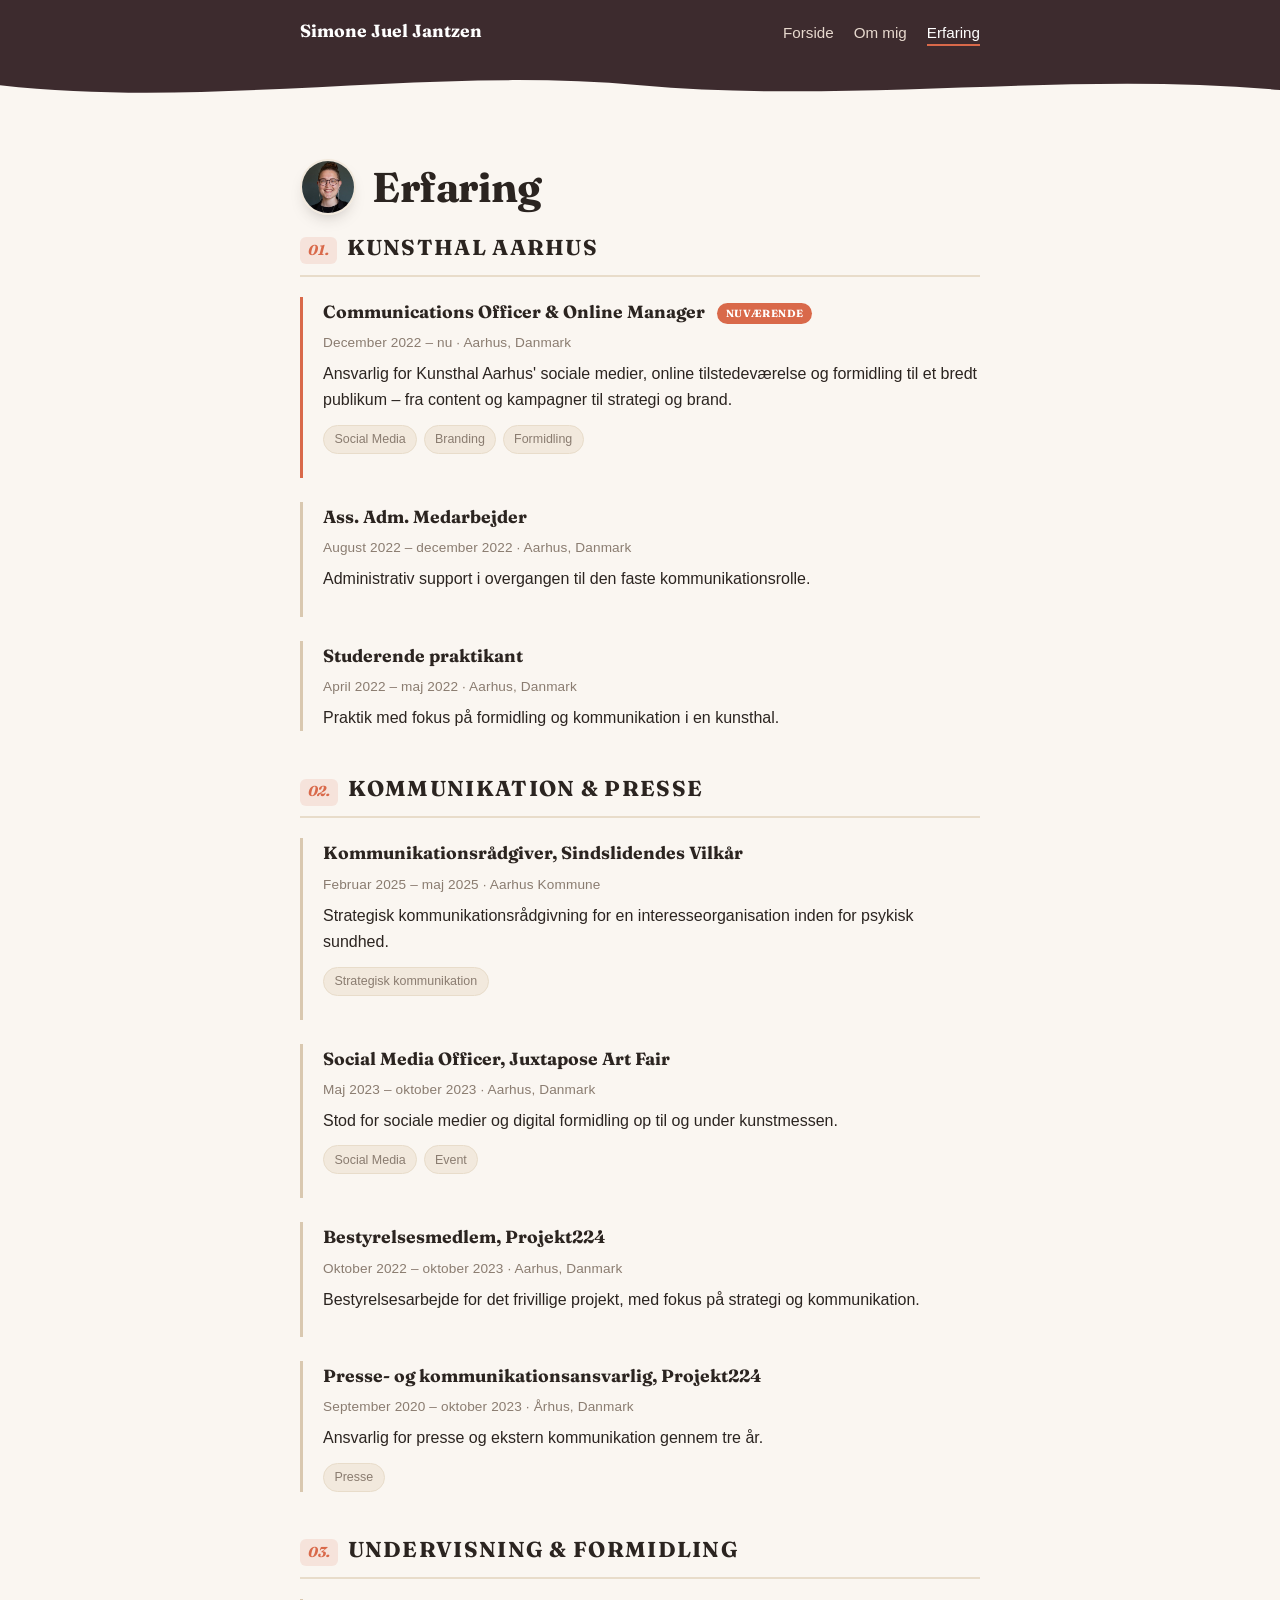
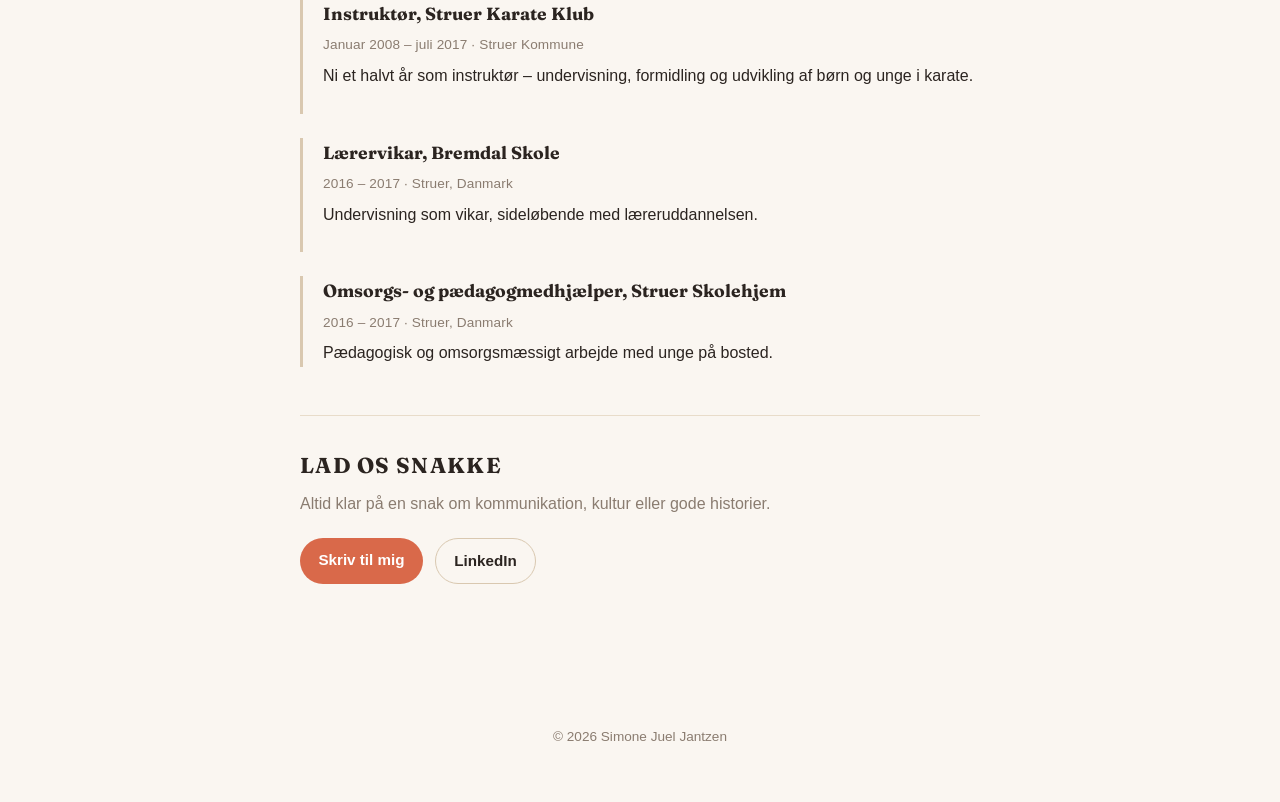
==== erfaring.html @ d939c09f "Add Simone's personal website: home, about, and experience pages in Danish" ====
﻿<!DOCTYPE html>
<html lang="da">
<head>
<meta charset="UTF-8">
<meta name="viewport" content="width=device-width, initial-scale=1.0">
<title>Erfaring &middot; Simone Juel Jantzen</title>
<meta name="description" content="Simone Juel Jantzens erfaring &ndash; kommunikation og social media hos Kunsthal Aarhus og en r&aelig;kke kultur- og kommunikationsprojekter.">
<link rel="icon" type="image/svg+xml" href="favicon.svg">
<meta property="og:type" content="website">
<meta property="og:title" content="Erfaring &middot; Simone Juel Jantzen">
<meta property="og:description" content="Kommunikation og social media hos Kunsthal Aarhus og en r&aelig;kke kultur- og kommunikationsprojekter.">
<meta property="og:image" content="https://william-juel-1.github.io/Simone/images/profil.jpg">
<meta property="og:url" content="https://william-juel-1.github.io/Simone/erfaring.html">
<meta name="twitter:card" content="summary_large_image">
<link rel="preconnect" href="https://fonts.googleapis.com">
<link rel="preconnect" href="https://fonts.gstatic.com" crossorigin>
<link rel="stylesheet" href="https://fonts.googleapis.com/css2?family=Fraunces:ital,wght@0,600;0,700;1,600&display=swap">
<link rel="stylesheet" href="style.css">
</head>
<body>
<header>
<nav>
<a class="brand" href="index.html">Simone Juel Jantzen</a>
<ul>
<li><a href="index.html">Forside</a></li>
<li><a href="om-mig.html">Om mig</a></li>
<li><a href="erfaring.html" class="active">Erfaring</a></li>
</ul>
</nav>
<div class="wave-divider">
<svg viewBox="0 0 1440 100" preserveAspectRatio="none" xmlns="http://www.w3.org/2000/svg">
<path class="wave-fill" d="M0,40 C240,90 480,0 720,40 C960,80 1200,10 1440,50 L1440,100 L0,100 Z"></path>
</svg>
</div>
</header>
<main>
<div class="page-hero">
<img class="page-photo" src="images/profil.jpg" alt="Simone Juel Jantzen">
<h1>Erfaring</h1>
</div>

<section>
<h4 class="group-title"><span class="num">01.</span> Kunsthal Aarhus</h4>

<div class="job job--current">
<h3>Communications Officer &amp; Online Manager <span class="current-badge">Nuv&aelig;rende</span></h3>
<p class="meta">December 2022 &ndash; nu &middot; Aarhus, Danmark</p>
<p>Ansvarlig for Kunsthal Aarhus' sociale medier, online tilstedev&aelig;relse og formidling til et bredt publikum &ndash; fra content og kampagner til strategi og brand.</p>
<div class="tags"><span class="tag">Social Media</span><span class="tag">Branding</span><span class="tag">Formidling</span></div>
</div>

<div class="job">
<h3>Ass. Adm. Medarbejder</h3>
<p class="meta">August 2022 &ndash; december 2022 &middot; Aarhus, Danmark</p>
<p>Administrativ support i overgangen til den faste kommunikationsrolle.</p>
</div>

<div class="job">
<h3>Studerende praktikant</h3>
<p class="meta">April 2022 &ndash; maj 2022 &middot; Aarhus, Danmark</p>
<p>Praktik med fokus p&aring; formidling og kommunikation i en kunsthal.</p>
</div>
</section>

<section>
<h4 class="group-title"><span class="num">02.</span> Kommunikation &amp; presse</h4>

<div class="job">
<h3>Kommunikationsr&aring;dgiver, Sindslidendes Vilk&aring;r</h3>
<p class="meta">Februar 2025 &ndash; maj 2025 &middot; Aarhus Kommune</p>
<p>Strategisk kommunikationsr&aring;dgivning for en interesseorganisation inden for psykisk sundhed.</p>
<div class="tags"><span class="tag">Strategisk kommunikation</span></div>
</div>

<div class="job">
<h3>Social Media Officer, Juxtapose Art Fair</h3>
<p class="meta">Maj 2023 &ndash; oktober 2023 &middot; Aarhus, Danmark</p>
<p>Stod for sociale medier og digital formidling op til og under kunstmessen.</p>
<div class="tags"><span class="tag">Social Media</span><span class="tag">Event</span></div>
</div>

<div class="job">
<h3>Bestyrelsesmedlem, Projekt224</h3>
<p class="meta">Oktober 2022 &ndash; oktober 2023 &middot; Aarhus, Danmark</p>
<p>Bestyrelsesarbejde for det frivillige projekt, med fokus p&aring; strategi og kommunikation.</p>
</div>

<div class="job">
<h3>Presse- og kommunikationsansvarlig, Projekt224</h3>
<p class="meta">September 2020 &ndash; oktober 2023 &middot; &Aring;rhus, Danmark</p>
<p>Ansvarlig for presse og ekstern kommunikation gennem tre &aring;r.</p>
<div class="tags"><span class="tag">Presse</span></div>
</div>
</section>

<section>
<h4 class="group-title"><span class="num">03.</span> Undervisning &amp; formidling</h4>

<div class="job">
<h3>Instrukt&oslash;r, Struer Karate Klub</h3>
<p class="meta">Januar 2008 &ndash; juli 2017 &middot; Struer Kommune</p>
<p>Ni et halvt &aring;r som instrukt&oslash;r &ndash; undervisning, formidling og udvikling af b&oslash;rn og unge i karate.</p>
</div>

<div class="job">
<h3>L&aelig;rervikar, Bremdal Skole</h3>
<p class="meta">2016 &ndash; 2017 &middot; Struer, Danmark</p>
<p>Undervisning som vikar, sidel&oslash;bende med l&aelig;reruddannelsen.</p>
</div>

<div class="job">
<h3>Omsorgs- og p&aelig;dagogmedhj&aelig;lper, Struer Skolehjem</h3>
<p class="meta">2016 &ndash; 2017 &middot; Struer, Danmark</p>
<p>P&aelig;dagogisk og omsorgsm&aelig;ssigt arbejde med unge p&aring; bosted.</p>
</div>
</section>

<section class="cta-block">
<h4>Lad os snakke</h4>
<p>Altid klar p&aring; en snak om kommunikation, kultur eller gode historier.</p>
<div class="cta-row">
<a class="btn btn-primary" href="mailto:simone.jantzen@gmail.com">Skriv til mig</a>
<a class="btn btn-outline" href="https://www.linkedin.com/in/simone-juel-jantzen-4143561b1/" target="_blank" rel="noopener">LinkedIn</a>
</div>
</section>
</main>
<footer>
<p>&copy; 2026 Simone Juel Jantzen</p>
</footer>
</body>
</html>
---- style.css ----
﻿:root {
  --plum: #3d2b2e;
  --plum-dark: #2e2022;
  --accent: #d9694a;
  --accent-soft: #e3a087;
  --ink: #2b2420;
  --muted: #8a7c70;
  --bg: #faf6f1;
  --bg-alt: #f2e9dd;
  --border: #e8dcca;
  --border-strong: #d9c8b0;
  --accent-tint: rgba(217, 105, 74, 0.13);
  --label-font: -apple-system, BlinkMacSystemFont, "Segoe UI", Roboto, Helvetica, Arial, sans-serif;
  --heading-font: "Fraunces", Georgia, "Times New Roman", serif;
  --max-width: 720px;
}

* {
  box-sizing: border-box;
}

body {
  margin: 0;
  font-family: var(--label-font);
  color: var(--ink);
  background: var(--bg);
  line-height: 1.65;
}

header {
  background: var(--plum);
  color: #fff;
  position: relative;
}

nav {
  max-width: var(--max-width);
  margin: 0 auto;
  display: flex;
  align-items: center;
  justify-content: space-between;
  padding: 1rem 1.25rem;
}

nav .brand {
  font-family: var(--heading-font);
  font-weight: 700;
  font-size: 1.1rem;
  color: #fff;
  text-decoration: none;
}

nav ul {
  list-style: none;
  display: flex;
  gap: 1.25rem;
  margin: 0;
  padding: 0;
}

nav a {
  color: #e7d9ce;
  text-decoration: none;
  font-size: 0.95rem;
  padding-bottom: 3px;
  border-bottom: 2px solid transparent;
}

nav a:hover {
  color: #fff;
}

nav a.active {
  color: #fff;
  border-bottom-color: var(--accent);
}

.wave-divider {
  display: block;
  width: 100%;
  height: 48px;
  margin-bottom: -1px;
}

.wave-divider svg {
  display: block;
  width: 100%;
  height: 100%;
}

.wave-fill {
  fill: var(--bg);
}

main {
  max-width: var(--max-width);
  margin: 0 auto;
  padding: 2.5rem 1.25rem 4rem;
}

h1 {
  font-family: var(--heading-font);
  font-size: 2.6rem;
  font-weight: 700;
  letter-spacing: -0.01em;
  margin: 0 0 0.5rem;
}

h2 {
  font-family: var(--heading-font);
  font-size: 1.25rem;
  color: var(--accent);
  font-weight: 600;
  font-style: italic;
  margin: 0 0 0.6rem;
}

h3 {
  font-family: var(--heading-font);
  font-size: 1.1rem;
  font-weight: 700;
  margin: 0 0 0.2rem;
}

.location {
  color: var(--muted);
  font-size: 0.9rem;
  letter-spacing: 0.02em;
  margin-bottom: 0;
}

.hero-row {
  display: flex;
  align-items: center;
  gap: 1.75rem;
  margin-bottom: 1.75rem;
}

.hero-text {
  min-width: 0;
}

.intro {
  font-size: 1.15rem;
  line-height: 1.7;
  max-width: 34rem;
  margin-bottom: 1.5rem;
}

.photo-wrap {
  position: relative;
  flex-shrink: 0;
}

.photo-wrap::before {
  content: "";
  position: absolute;
  inset: -26px;
  background-image: url("data:image/svg+xml,%3Csvg xmlns='http://www.w3.org/2000/svg' viewBox='0 0 200 200'%3E%3Cpath fill='%23d9694a' fill-opacity='0.18' d='M47.7,-58.8C60.6,-49.4,68.6,-32.6,70.6,-15.3C72.6,2.1,68.6,20,58.9,33.9C49.2,47.8,33.8,57.7,17,63.1C0.2,68.5,-18,69.4,-33.6,63.2C-49.2,57,-62.2,43.7,-68.6,27.5C-75,11.3,-74.8,-7.8,-68.2,-24C-61.6,-40.2,-48.6,-53.5,-33.6,-62C-18.6,-70.5,-1.6,-74.2,14.4,-71.4C30.4,-68.6,34.8,-68.2,47.7,-58.8Z' transform='translate(100 100)'/%3E%3C/svg%3E");
  background-size: contain;
  background-repeat: no-repeat;
  z-index: -1;
}

.profile-photo {
  width: 168px;
  height: 168px;
  border-radius: 50%;
  object-fit: cover;
  display: block;
  border: 4px solid var(--bg);
  box-shadow: 0 14px 30px -14px rgba(43, 36, 32, 0.4);
}

.page-hero {
  display: flex;
  align-items: center;
  gap: 1rem;
  margin-bottom: 0.5rem;
}

.page-photo {
  width: 56px;
  height: 56px;
  border-radius: 50%;
  object-fit: cover;
  flex-shrink: 0;
  border: 2px solid var(--bg-alt);
  box-shadow: 0 8px 18px -10px rgba(43, 36, 32, 0.4);
}

.page-hero h1 {
  margin: 0;
}

.about-photo {
  width: 100%;
  max-width: 280px;
  border-radius: 10px;
  display: block;
  margin: 1.5rem auto 0;
  box-shadow: 0 14px 30px -16px rgba(43, 36, 32, 0.35);
}

.photo-caption {
  text-align: center;
  color: var(--muted);
  font-size: 0.85rem;
  margin: 0.6rem 0 0;
}

section {
  margin-bottom: 2.5rem;
}

section h4 {
  display: flex;
  align-items: baseline;
  gap: 0.6rem;
  text-transform: uppercase;
  letter-spacing: 0.06em;
  font-size: 0.78rem;
  color: var(--muted);
  margin: 0 0 1.1rem;
}

section h4 .num {
  font-family: var(--heading-font);
  font-style: italic;
  color: var(--accent);
  background: var(--accent-tint);
  border-radius: 6px;
  padding: 0.1rem 0.45rem;
  font-size: 0.85rem;
  letter-spacing: 0;
}

.group-title {
  display: flex;
  align-items: baseline;
  gap: 0.6rem;
  font-family: var(--heading-font);
  font-size: 1.35rem;
  font-weight: 700;
  color: var(--ink);
  margin: 0 0 1.25rem;
  padding-bottom: 0.6rem;
  border-bottom: 2px solid var(--border);
}

.group-title .num {
  font-family: var(--heading-font);
  font-style: italic;
  color: var(--accent);
  background: var(--accent-tint);
  border-radius: 6px;
  padding: 0.1rem 0.5rem;
  font-size: 0.9rem;
}

.skills-hint {
  color: var(--muted);
  font-size: 0.9rem;
  margin: -0.6rem 0 1rem;
}

.skill-list {
  display: flex;
  flex-direction: column;
  gap: 0.6rem;
}

.skill {
  border: 1px solid var(--border);
  border-radius: 10px;
  background: var(--bg);
  transition: background-color 0.15s ease;
}

.skill:hover {
  background: var(--accent-tint);
}

.skill summary {
  cursor: pointer;
  list-style: none;
  padding: 0.75rem 1rem;
  font-weight: 700;
  font-size: 0.95rem;
  display: flex;
  align-items: center;
  justify-content: space-between;
}

.skill summary::-webkit-details-marker {
  display: none;
}

.skill summary::after {
  content: "+";
  color: var(--accent);
  font-family: var(--heading-font);
  font-weight: 400;
  font-size: 1.2rem;
  transition: transform 0.15s ease;
}

.skill[open] summary::after {
  transform: rotate(45deg);
}

.skill[open] summary {
  border-bottom: 1px solid var(--border);
}

.skill p {
  margin: 0;
  padding: 0.8rem 1rem 0.9rem;
  color: var(--muted);
  font-size: 0.9rem;
}

@keyframes skillFade {
  from {
    opacity: 0;
    transform: translateY(-4px);
  }
  to {
    opacity: 1;
    transform: translateY(0);
  }
}

.skill[open] p {
  animation: skillFade 0.18s ease;
}

.lang-list {
  display: flex;
  flex-wrap: wrap;
  gap: 0.6rem;
}

.lang-item {
  border: 1px solid var(--border);
  border-radius: 8px;
  padding: 0.55rem 0.9rem;
  font-size: 0.9rem;
  background: var(--bg);
}

.lang-item strong {
  font-weight: 700;
}

.lang-item span {
  color: var(--muted);
}

.job {
  position: relative;
  border-left: 3px solid var(--border-strong);
  padding: 0 0 1.5rem 1.25rem;
  margin-bottom: 1.5rem;
  transition: border-color 0.15s ease;
}

.job:hover {
  border-left-color: var(--accent);
}

.job--current {
  border-left-color: var(--accent);
}

.job:last-child {
  padding-bottom: 0;
  margin-bottom: 0;
}

.job .meta {
  color: var(--muted);
  font-size: 0.85rem;
  letter-spacing: 0.01em;
  margin-bottom: 0.4rem;
}

.job p {
  margin: 0.4rem 0 0;
}

.current-badge {
  display: inline-block;
  vertical-align: middle;
  margin-left: 0.5rem;
  padding: 0.1rem 0.55rem;
  border-radius: 999px;
  background: var(--accent);
  color: #fff;
  font-size: 0.65rem;
  font-weight: 700;
  text-transform: uppercase;
  letter-spacing: 0.04em;
}

.tags {
  display: flex;
  flex-wrap: wrap;
  gap: 0.4rem;
  margin-top: 0.7rem;
}

.tag {
  background: var(--bg-alt);
  border: 1px solid var(--border);
  border-radius: 999px;
  padding: 0.2rem 0.65rem;
  font-size: 0.78rem;
  color: var(--muted);
}

.cta-block {
  margin-top: 3rem;
  padding-top: 2rem;
  border-top: 1px solid var(--border);
}

.cta-block h4 {
  font-family: var(--heading-font);
  font-size: 1.35rem;
  font-weight: 700;
  color: var(--ink);
  margin: 0 0 0.5rem;
}

.cta-block p {
  color: var(--muted);
  margin: 0 0 1.25rem;
}

.cta-row {
  display: flex;
  gap: 0.75rem;
  flex-wrap: wrap;
}

.btn {
  display: inline-block;
  padding: 0.6rem 1.15rem;
  border-radius: 999px;
  text-decoration: none;
  font-size: 0.95rem;
  font-weight: 600;
}

.btn-primary {
  background: var(--accent);
  color: #fff;
  transition: filter 0.15s ease;
}

.btn-primary:hover {
  filter: brightness(0.94);
}

.btn-outline {
  border: 1px solid var(--border-strong);
  color: var(--ink);
}

footer {
  color: var(--muted);
  font-size: 0.85rem;
  text-align: center;
  padding: 1.5rem 1.25rem 2.5rem;
}

footer a {
  color: var(--plum);
}

@media (max-width: 480px) {
  main {
    padding-top: 1.75rem;
  }

  nav {
    flex-direction: column;
    align-items: flex-start;
    gap: 0.6rem;
    padding: 0.85rem 1.25rem;
  }

  nav ul {
    gap: 1rem;
    flex-wrap: wrap;
  }

  h1 {
    font-size: 1.9rem;
  }

  .hero-row {
    gap: 1.1rem;
  }

  .profile-photo {
    width: 96px;
    height: 96px;
    border-width: 3px;
  }

  .intro {
    font-size: 1.05rem;
  }

  .group-title {
    font-size: 1.15rem;
  }

  .wave-divider {
    height: 32px;
  }
}

@media (prefers-color-scheme: dark) {
  :root {
    --bg: #211a17;
    --bg-alt: #2b2220;
    --ink: #f1e9e2;
    --muted: #b3a397;
    --border: #3a2f2a;
    --border-strong: #4a3c35;
    --accent-tint: rgba(217, 105, 74, 0.22);
  }
}
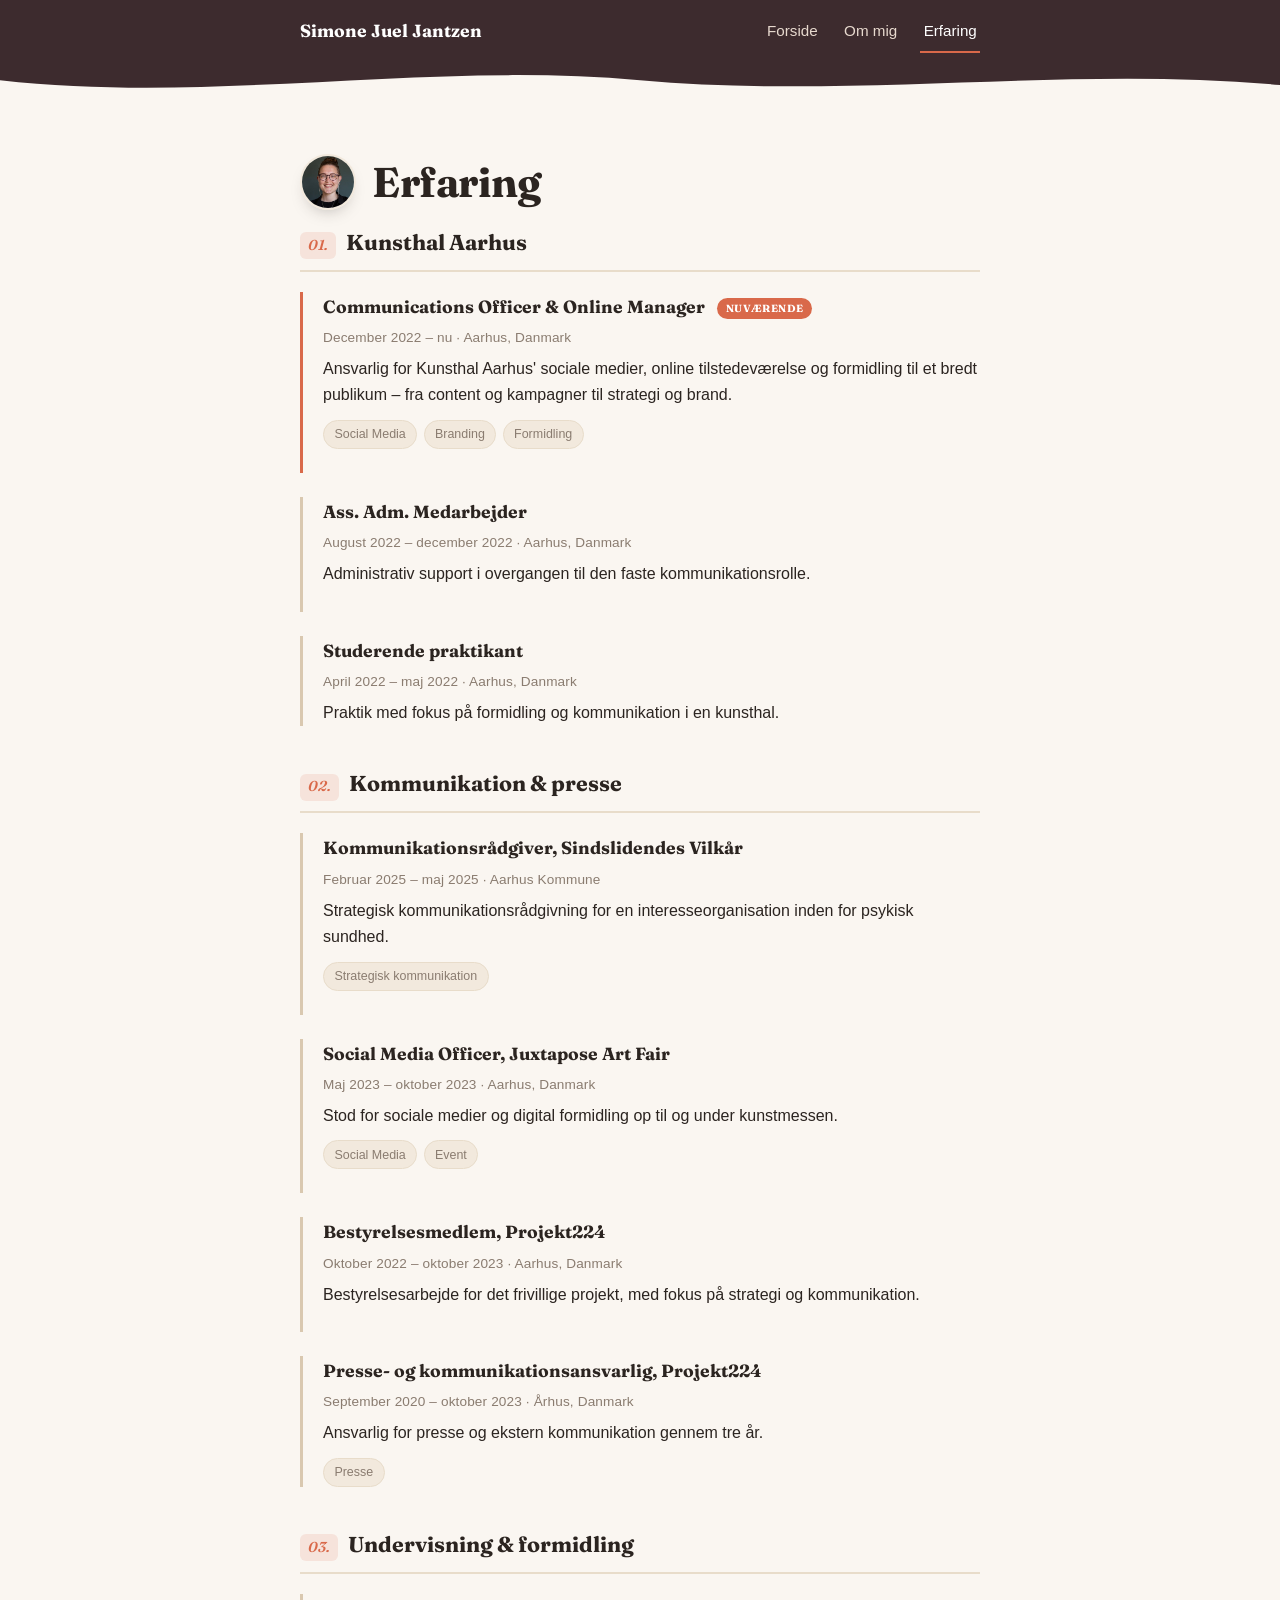
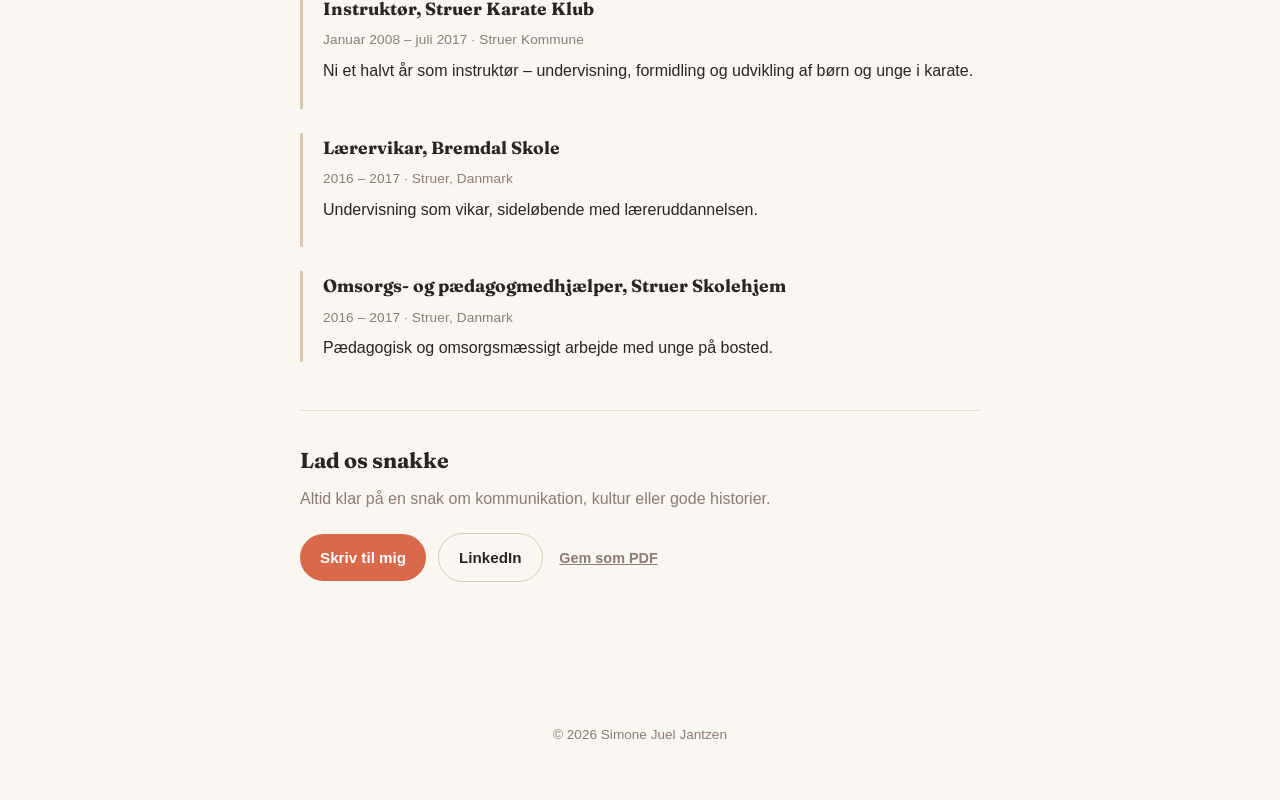
==== commit 7a173053: "Improve accessibility, navigation, and print UX - Fix heading hierarchy (h1 > h2 > h3); hero role is" ====
--- a/erfaring.html
+++ b/erfaring.html
@@ -5,6 +5,7 @@
 <meta name="viewport" content="width=device-width, initial-scale=1.0">
 <title>Erfaring &middot; Simone Juel Jantzen</title>
 <meta name="description" content="Simone Juel Jantzens erfaring &ndash; kommunikation og social media hos Kunsthal Aarhus og en r&aelig;kke kultur- og kommunikationsprojekter.">
+<meta name="theme-color" content="#3d2b2e">
 <link rel="icon" type="image/svg+xml" href="favicon.svg">
 <meta property="og:type" content="website">
 <meta property="og:title" content="Erfaring &middot; Simone Juel Jantzen">
@@ -18,29 +19,31 @@
 <link rel="stylesheet" href="style.css">
 </head>
 <body>
+<a class="skip-link" href="#main">G&aring; til indhold</a>
 <header>
-<nav>
+<nav aria-label="Hovedmenu">
 <a class="brand" href="index.html">Simone Juel Jantzen</a>
 <ul>
 <li><a href="index.html">Forside</a></li>
 <li><a href="om-mig.html">Om mig</a></li>
-<li><a href="erfaring.html" class="active">Erfaring</a></li>
+<li><a href="erfaring.html" class="active" aria-current="page">Erfaring</a></li>
 </ul>
 </nav>
-<div class="wave-divider">
+</header>
+<div class="wave-divider" aria-hidden="true">
 <svg viewBox="0 0 1440 100" preserveAspectRatio="none" xmlns="http://www.w3.org/2000/svg">
 <path class="wave-fill" d="M0,40 C240,90 480,0 720,40 C960,80 1200,10 1440,50 L1440,100 L0,100 Z"></path>
 </svg>
 </div>
-</header>
-<main>
+<main id="main">
 <div class="page-hero">
-<img class="page-photo" src="images/profil.jpg" alt="Simone Juel Jantzen">
+<img class="page-photo" src="images/profil.jpg" alt="Portr&aelig;t af Simone Juel Jantzen" width="394" height="394">
 <h1>Erfaring</h1>
 </div>
+<p class="print-contact">simone.jantzen@gmail.com &middot; linkedin.com/in/simone-juel-jantzen-4143561b1</p>
 
 <section>
-<h4 class="group-title"><span class="num">01.</span> Kunsthal Aarhus</h4>
+<h2 class="group-title"><span class="num">01.</span> Kunsthal Aarhus</h2>
 
 <div class="job job--current">
 <h3>Communications Officer &amp; Online Manager <span class="current-badge">Nuv&aelig;rende</span></h3>
@@ -63,7 +66,7 @@
 </section>
 
 <section>
-<h4 class="group-title"><span class="num">02.</span> Kommunikation &amp; presse</h4>
+<h2 class="group-title"><span class="num">02.</span> Kommunikation &amp; presse</h2>
 
 <div class="job">
 <h3>Kommunikationsr&aring;dgiver, Sindslidendes Vilk&aring;r</h3>
@@ -94,7 +97,7 @@
 </section>
 
 <section>
-<h4 class="group-title"><span class="num">03.</span> Undervisning &amp; formidling</h4>
+<h2 class="group-title"><span class="num">03.</span> Undervisning &amp; formidling</h2>
 
 <div class="job">
 <h3>Instrukt&oslash;r, Struer Karate Klub</h3>
@@ -116,16 +119,22 @@
 </section>
 
 <section class="cta-block">
-<h4>Lad os snakke</h4>
+<h2>Lad os snakke</h2>
 <p>Altid klar p&aring; en snak om kommunikation, kultur eller gode historier.</p>
 <div class="cta-row">
 <a class="btn btn-primary" href="mailto:simone.jantzen@gmail.com">Skriv til mig</a>
 <a class="btn btn-outline" href="https://www.linkedin.com/in/simone-juel-jantzen-4143561b1/" target="_blank" rel="noopener">LinkedIn</a>
+<button type="button" class="btn btn-quiet" id="printBtn" hidden>Gem som PDF</button>
 </div>
 </section>
 </main>
 <footer>
 <p>&copy; 2026 Simone Juel Jantzen</p>
 </footer>
+<script>
+var printBtn = document.getElementById("printBtn");
+printBtn.hidden = false;
+printBtn.addEventListener("click", function () { window.print(); });
+</script>
 </body>
 </html>
--- a/style.css
+++ b/style.css
@@ -1,8 +1,6 @@
 ﻿:root {
   --plum: #3d2b2e;
-  --plum-dark: #2e2022;
   --accent: #d9694a;
-  --accent-soft: #e3a087;
   --ink: #2b2420;
   --muted: #8a7c70;
   --bg: #faf6f1;
@@ -27,10 +25,44 @@
   line-height: 1.65;
 }
 
+::selection {
+  background: var(--accent);
+  color: #fff;
+}
+
+:focus-visible {
+  outline: 3px solid var(--accent);
+  outline-offset: 2px;
+  border-radius: 4px;
+}
+
+header :focus-visible {
+  outline-color: #fff;
+}
+
+.skip-link {
+  position: absolute;
+  left: -9999px;
+  top: 0;
+  z-index: 100;
+  background: var(--accent);
+  color: #fff;
+  padding: 0.7rem 1.1rem;
+  font-weight: 600;
+  text-decoration: none;
+  border-radius: 0 0 8px 0;
+}
+
+.skip-link:focus {
+  left: 0;
+}
+
 header {
   background: var(--plum);
   color: #fff;
-  position: relative;
+  position: sticky;
+  top: 0;
+  z-index: 50;
 }
 
 nav {
@@ -39,7 +71,8 @@
   display: flex;
   align-items: center;
   justify-content: space-between;
-  padding: 1rem 1.25rem;
+  gap: 1rem;
+  padding: 0.5rem 1.25rem;
 }
 
 nav .brand {
@@ -48,6 +81,7 @@
   font-size: 1.1rem;
   color: #fff;
   text-decoration: none;
+  padding: 0.5rem 0;
 }
 
 nav ul {
@@ -58,19 +92,20 @@
   padding: 0;
 }
 
-nav a {
+nav ul a {
+  display: inline-block;
   color: #e7d9ce;
   text-decoration: none;
   font-size: 0.95rem;
-  padding-bottom: 3px;
+  padding: 0.6rem 0.2rem 0.5rem;
   border-bottom: 2px solid transparent;
 }
 
-nav a:hover {
-  color: #fff;
-}
-
-nav a.active {
+nav ul a:hover {
+  color: #fff;
+}
+
+nav ul a.active {
   color: #fff;
   border-bottom-color: var(--accent);
 }
@@ -80,6 +115,7 @@
   width: 100%;
   height: 48px;
   margin-bottom: -1px;
+  background: var(--plum);
 }
 
 .wave-divider svg {
@@ -106,7 +142,7 @@
   margin: 0 0 0.5rem;
 }
 
-h2 {
+.role {
   font-family: var(--heading-font);
   font-size: 1.25rem;
   color: var(--accent);
@@ -196,6 +232,7 @@
 .about-photo {
   width: 100%;
   max-width: 280px;
+  height: auto;
   border-radius: 10px;
   display: block;
   margin: 1.5rem auto 0;
@@ -209,14 +246,20 @@
   margin: 0.6rem 0 0;
 }
 
+.print-contact {
+  display: none;
+}
+
 section {
   margin-bottom: 2.5rem;
 }
 
-section h4 {
+.section-label {
   display: flex;
   align-items: baseline;
   gap: 0.6rem;
+  font-family: inherit;
+  font-weight: 700;
   text-transform: uppercase;
   letter-spacing: 0.06em;
   font-size: 0.78rem;
@@ -224,38 +267,37 @@
   margin: 0 0 1.1rem;
 }
 
-section h4 .num {
+.group-title {
+  display: flex;
+  align-items: baseline;
+  gap: 0.6rem;
+  font-family: var(--heading-font);
+  font-size: 1.35rem;
+  font-weight: 700;
+  color: var(--ink);
+  margin: 0 0 1.25rem;
+  padding-bottom: 0.6rem;
+  border-bottom: 2px solid var(--border);
+}
+
+.num {
   font-family: var(--heading-font);
   font-style: italic;
+  font-weight: 600;
   color: var(--accent);
   background: var(--accent-tint);
   border-radius: 6px;
   padding: 0.1rem 0.45rem;
+  letter-spacing: 0;
+}
+
+.section-label .num {
   font-size: 0.85rem;
-  letter-spacing: 0;
-}
-
-.group-title {
-  display: flex;
-  align-items: baseline;
-  gap: 0.6rem;
-  font-family: var(--heading-font);
-  font-size: 1.35rem;
-  font-weight: 700;
-  color: var(--ink);
-  margin: 0 0 1.25rem;
-  padding-bottom: 0.6rem;
-  border-bottom: 2px solid var(--border);
 }
 
 .group-title .num {
-  font-family: var(--heading-font);
-  font-style: italic;
-  color: var(--accent);
-  background: var(--accent-tint);
-  border-radius: 6px;
+  font-size: 0.9rem;
   padding: 0.1rem 0.5rem;
-  font-size: 0.9rem;
 }
 
 .skills-hint {
@@ -284,12 +326,13 @@
 .skill summary {
   cursor: pointer;
   list-style: none;
-  padding: 0.75rem 1rem;
+  padding: 0.85rem 1rem;
   font-weight: 700;
   font-size: 0.95rem;
   display: flex;
   align-items: center;
   justify-content: space-between;
+  gap: 1rem;
 }
 
 .skill summary::-webkit-details-marker {
@@ -425,7 +468,7 @@
   border-top: 1px solid var(--border);
 }
 
-.cta-block h4 {
+.cta-block h2 {
   font-family: var(--heading-font);
   font-size: 1.35rem;
   font-weight: 700;
@@ -442,20 +485,24 @@
   display: flex;
   gap: 0.75rem;
   flex-wrap: wrap;
+  align-items: center;
 }
 
 .btn {
   display: inline-block;
-  padding: 0.6rem 1.15rem;
+  padding: 0.7rem 1.25rem;
   border-radius: 999px;
   text-decoration: none;
   font-size: 0.95rem;
   font-weight: 600;
+  font-family: inherit;
+  cursor: pointer;
 }
 
 .btn-primary {
   background: var(--accent);
   color: #fff;
+  border: none;
   transition: filter 0.15s ease;
 }
 
@@ -466,6 +513,20 @@
 .btn-outline {
   border: 1px solid var(--border-strong);
   color: var(--ink);
+  background: none;
+}
+
+.btn-quiet {
+  background: none;
+  border: none;
+  color: var(--muted);
+  text-decoration: underline;
+  padding: 0.7rem 0.3rem;
+  font-size: 0.9rem;
+}
+
+.btn-quiet:hover {
+  color: var(--ink);
 }
 
 footer {
@@ -479,21 +540,22 @@
   color: var(--plum);
 }
 
-@media (max-width: 480px) {
+@media (max-width: 520px) {
   main {
     padding-top: 1.75rem;
   }
 
   nav {
-    flex-direction: column;
-    align-items: flex-start;
-    gap: 0.6rem;
-    padding: 0.85rem 1.25rem;
+    justify-content: center;
+    padding: 0.35rem 1rem;
+  }
+
+  nav .brand {
+    display: none;
   }
 
   nav ul {
-    gap: 1rem;
-    flex-wrap: wrap;
+    gap: 1.4rem;
   }
 
   h1 {
@@ -533,4 +595,102 @@
     --border-strong: #4a3c35;
     --accent-tint: rgba(217, 105, 74, 0.22);
   }
+}
+
+@media (prefers-reduced-motion: reduce) {
+  *,
+  *::before,
+  *::after {
+    animation-duration: 0.01ms !important;
+    animation-iteration-count: 1 !important;
+    transition-duration: 0.01ms !important;
+  }
+}
+
+@media print {
+  :root {
+    --ink: #000;
+    --muted: #333;
+    --bg: #fff;
+    --bg-alt: #fff;
+    --border: #bbb;
+    --border-strong: #888;
+    --accent: #000;
+    --accent-tint: transparent;
+  }
+
+  header,
+  footer,
+  .wave-divider,
+  .skip-link,
+  .cta-row,
+  .skills-hint,
+  .photo-wrap::before,
+  .about-photo,
+  .photo-caption {
+    display: none !important;
+  }
+
+  body {
+    background: #fff;
+    color: #000;
+    font-size: 10.5pt;
+  }
+
+  main {
+    max-width: none;
+    padding: 0;
+  }
+
+  a {
+    color: #000;
+    text-decoration: none;
+  }
+
+  .print-contact {
+    display: block !important;
+    font-size: 10pt;
+    color: #000;
+    margin: 0 0 1.5rem;
+  }
+
+  .profile-photo,
+  .page-photo {
+    box-shadow: none;
+    border-color: #ddd;
+  }
+
+  .cta-block {
+    display: none !important;
+  }
+
+  .num {
+    background: none;
+    padding: 0;
+  }
+
+  details:not([open]) > *:not(summary) {
+    display: block !important;
+  }
+
+  details::details-content {
+    content-visibility: visible !important;
+    block-size: auto !important;
+  }
+
+  .skill summary::after {
+    display: none;
+  }
+
+  .skill,
+  .job,
+  .lang-item,
+  section {
+    break-inside: avoid;
+    page-break-inside: avoid;
+  }
+
+  .skill[open] p {
+    animation: none;
+  }
 }
